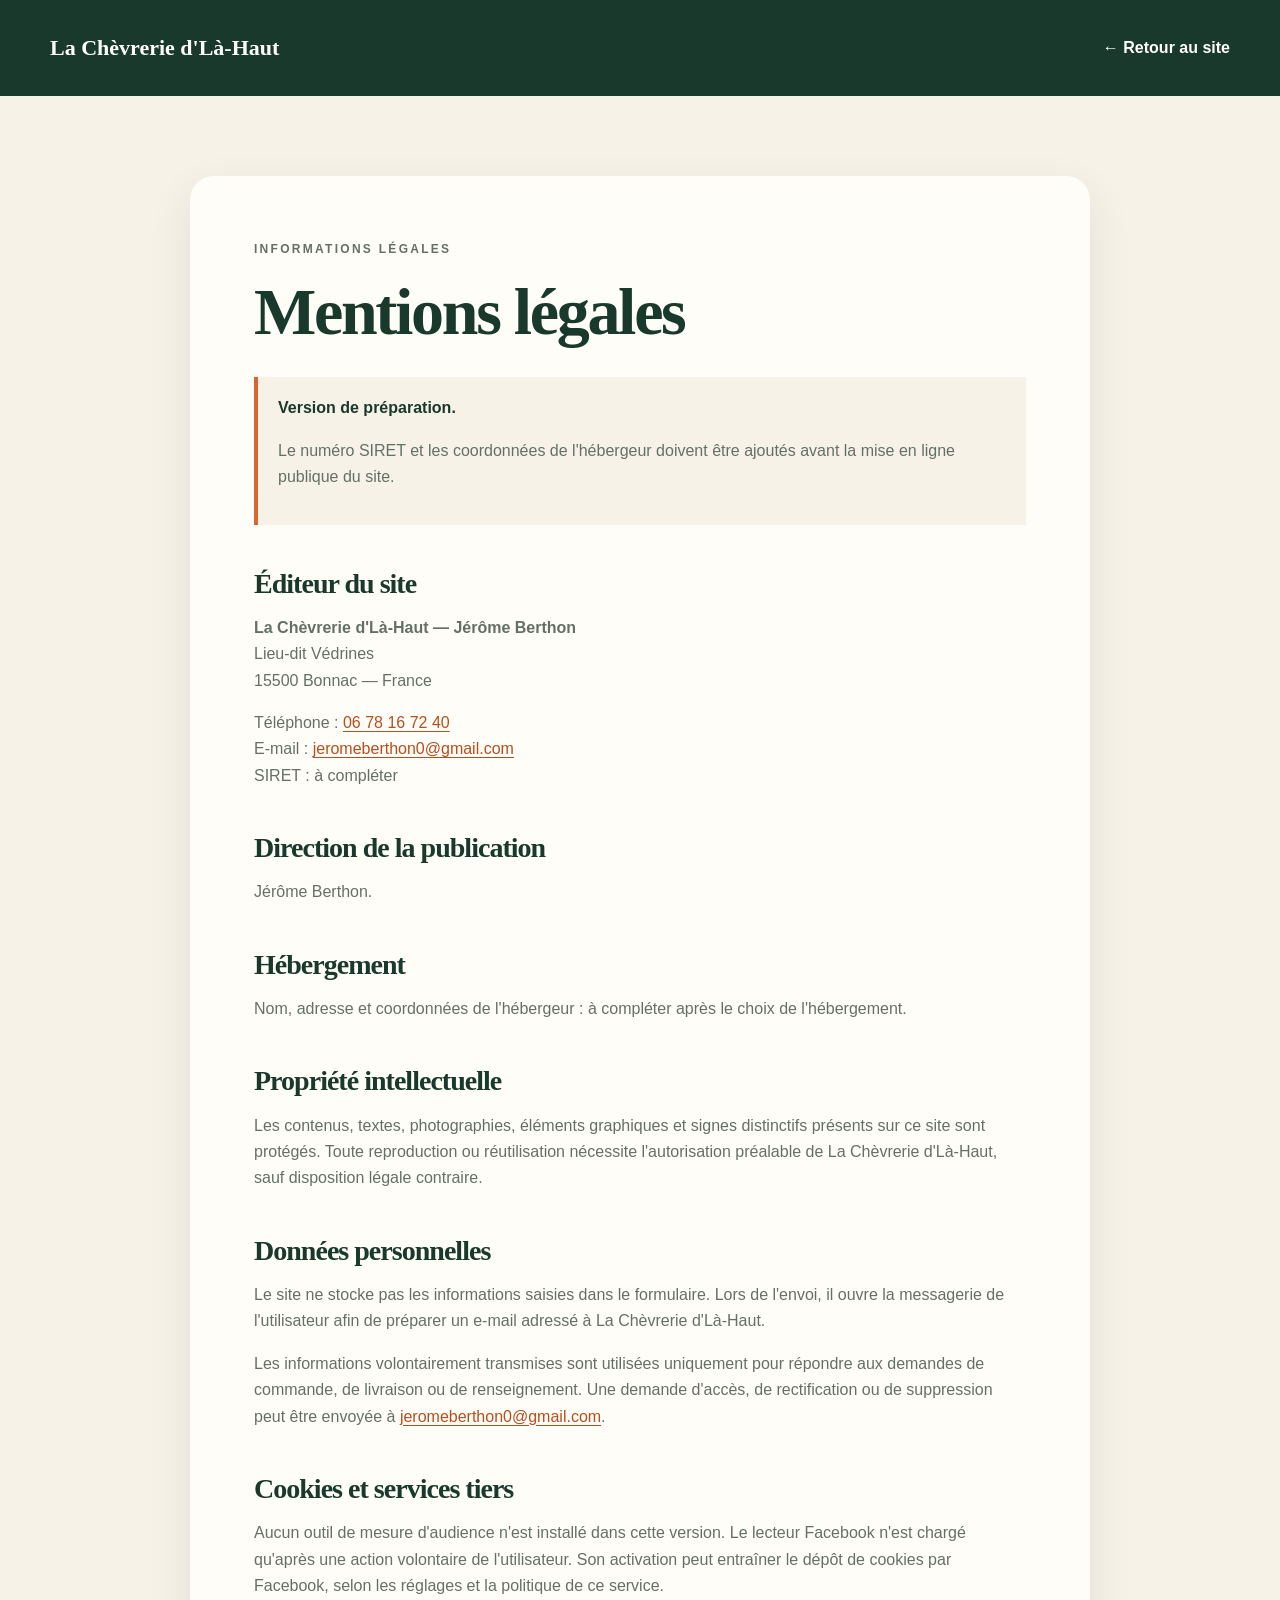
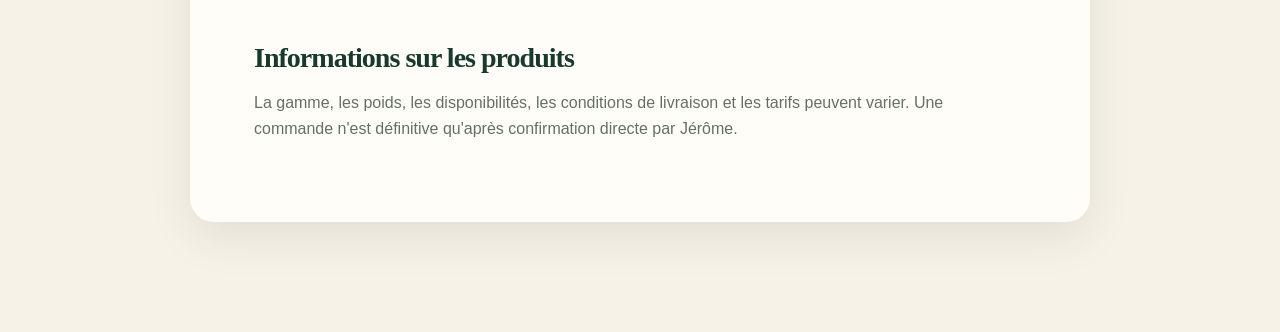
==== mentions-legales.html @ 9350422b "Add files via upload Ajout du site de La Chèvrerie d'Là-Haut" ====
<!doctype html>
<html lang="fr">
<head>
  <meta charset="utf-8">
  <meta name="viewport" content="width=device-width, initial-scale=1">
  <meta name="theme-color" content="#18392b">
  <meta name="robots" content="noindex">
  <title>Mentions légales | La Chèvrerie d'Là-Haut</title>
  <link rel="icon" href="assets/favicon.svg" type="image/svg+xml">
  <link rel="stylesheet" href="assets/css/styles.css">
  <style>
    body { background: var(--cream); }
    .legal-header { padding: 30px 0; background: var(--forest); color: #fff; }
    .legal-header .container { display:flex; align-items:center; justify-content:space-between; gap:24px; }
    .legal-header strong { font-family: var(--font-serif); font-size: 22px; }
    .legal-header a { font-weight: 750; }
    .legal-main { padding: 80px 0 110px; }
    .legal-card { max-width: 900px; margin: 0 auto; padding: clamp(28px, 6vw, 64px); border-radius: var(--radius); background: var(--white); box-shadow: var(--shadow-soft); }
    .legal-card h1 { color: var(--forest); font-size: clamp(42px, 7vw, 66px); }
    .legal-card h2 { margin-top: 44px; color: var(--forest); font-size: 28px; }
    .legal-card p, .legal-card li { color: var(--muted); }
    .legal-warning { margin: 30px 0 0; padding: 18px 20px; border-left: 4px solid var(--orange); background: var(--cream); }
    .legal-warning strong { color: var(--forest); }
    .legal-card a { color: var(--orange-dark); text-decoration: underline; text-underline-offset: 3px; }
  </style>
</head>
<body>
  <header class="legal-header">
    <div class="container">
      <strong>La Chèvrerie d'Là-Haut</strong>
      <a href="index.html">← Retour au site</a>
    </div>
  </header>
  <main class="legal-main">
    <article class="container legal-card">
      <p class="eyebrow">Informations légales</p>
      <h1>Mentions légales</h1>

      <div class="legal-warning">
        <strong>Version de préparation.</strong>
        <p>Le numéro SIRET et les coordonnées de l'hébergeur doivent être ajoutés avant la mise en ligne publique du site.</p>
      </div>

      <h2>Éditeur du site</h2>
      <p><strong>La Chèvrerie d'Là-Haut — Jérôme Berthon</strong><br>
      Lieu-dit Védrines<br>
      15500 Bonnac — France</p>
      <p>Téléphone : <a href="tel:+33678167240">06 78 16 72 40</a><br>
      E-mail : <a href="mailto:jeromeberthon0@gmail.com">jeromeberthon0@gmail.com</a><br>
      SIRET : à compléter</p>

      <h2>Direction de la publication</h2>
      <p>Jérôme Berthon.</p>

      <h2>Hébergement</h2>
      <p>Nom, adresse et coordonnées de l'hébergeur : à compléter après le choix de l'hébergement.</p>

      <h2>Propriété intellectuelle</h2>
      <p>Les contenus, textes, photographies, éléments graphiques et signes distinctifs présents sur ce site sont protégés. Toute reproduction ou réutilisation nécessite l'autorisation préalable de La Chèvrerie d'Là-Haut, sauf disposition légale contraire.</p>

      <h2>Données personnelles</h2>
      <p>Le site ne stocke pas les informations saisies dans le formulaire. Lors de l'envoi, il ouvre la messagerie de l'utilisateur afin de préparer un e-mail adressé à La Chèvrerie d'Là-Haut.</p>
      <p>Les informations volontairement transmises sont utilisées uniquement pour répondre aux demandes de commande, de livraison ou de renseignement. Une demande d'accès, de rectification ou de suppression peut être envoyée à <a href="mailto:jeromeberthon0@gmail.com">jeromeberthon0@gmail.com</a>.</p>

      <h2>Cookies et services tiers</h2>
      <p>Aucun outil de mesure d'audience n'est installé dans cette version. Le lecteur Facebook n'est chargé qu'après une action volontaire de l'utilisateur. Son activation peut entraîner le dépôt de cookies par Facebook, selon les réglages et la politique de ce service.</p>

      <h2>Informations sur les produits</h2>
      <p>La gamme, les poids, les disponibilités, les conditions de livraison et les tarifs peuvent varier. Une commande n'est définitive qu'après confirmation directe par Jérôme.</p>
    </article>
  </main>
</body>
</html>
---- assets/css/styles.css ----
:root {
  --forest: #18392b;
  --forest-deep: #0f281d;
  --forest-soft: #315c45;
  --sage: #9cae91;
  --sage-pale: #dfe7d9;
  --cream: #f7f2e8;
  --cream-deep: #eee6d7;
  --white: #fffdf8;
  --orange: #d8662d;
  --orange-dark: #b84e1c;
  --ink: #20251f;
  --muted: #657064;
  --line: rgba(24, 57, 43, 0.14);
  --shadow: 0 24px 70px rgba(25, 45, 34, 0.13);
  --shadow-soft: 0 16px 45px rgba(25, 45, 34, 0.09);
  --radius-sm: 14px;
  --radius: 24px;
  --radius-lg: 38px;
  --container: 1180px;
  --header-height: 82px;
  --font-sans: Inter, ui-sans-serif, -apple-system, BlinkMacSystemFont, "Segoe UI", sans-serif;
  --font-serif: Georgia, "Times New Roman", serif;
}

* { box-sizing: border-box; }
html { scroll-behavior: smooth; scroll-padding-top: calc(var(--header-height) + 20px); }
body {
  margin: 0;
  color: var(--ink);
  background: var(--white);
  font-family: var(--font-sans);
  font-size: 16px;
  line-height: 1.65;
  text-rendering: optimizeLegibility;
  -webkit-font-smoothing: antialiased;
}
body.menu-open { overflow: hidden; }
img { display: block; max-width: 100%; }
a { color: inherit; text-decoration: none; }
button, input, select, textarea { font: inherit; }
button { color: inherit; }
::selection { background: var(--orange); color: #fff; }

.container { width: min(calc(100% - 40px), var(--container)); margin-inline: auto; }
.section { padding: 112px 0; }

.skip-link {
  position: fixed; left: 16px; top: -80px; z-index: 9999;
  background: var(--ink); color: #fff; padding: 12px 18px; border-radius: 10px;
  transition: top .2s ease;
}
.skip-link:focus { top: 12px; }

.site-header {
  position: fixed; inset: 0 0 auto; z-index: 1000;
  height: var(--header-height);
  color: #fff;
  transition: background .25s ease, box-shadow .25s ease, color .25s ease, backdrop-filter .25s ease;
}
.site-header.is-scrolled {
  color: var(--ink);
  background: rgba(255, 253, 248, .94);
  box-shadow: 0 10px 34px rgba(20, 42, 31, .09);
  backdrop-filter: blur(14px);
}
.header-inner { height: 100%; display: flex; align-items: center; gap: 28px; }
.brand { display: inline-flex; align-items: center; gap: 12px; min-width: 270px; }
.brand-mark {
  width: 46px; height: 46px; display: grid; place-items: center;
  border: 1px solid rgba(255,255,255,.5); border-radius: 50%;
  transition: background .25s ease, border-color .25s ease;
}
.brand-mark svg { width: 32px; height: 32px; fill: none; stroke: currentColor; stroke-width: 2.4; stroke-linecap: round; stroke-linejoin: round; }
.brand-copy { display: flex; flex-direction: column; line-height: 1.15; }
.brand-copy strong { font-family: var(--font-serif); font-size: 19px; letter-spacing: -.01em; }
.brand-copy small { margin-top: 4px; font-size: 10px; text-transform: uppercase; letter-spacing: .18em; opacity: .76; }
.site-header.is-scrolled .brand-mark { background: var(--cream); border-color: var(--line); }

.main-nav { margin-left: auto; display: flex; align-items: center; gap: 24px; }
.main-nav a { position: relative; font-size: 14px; font-weight: 650; }
.main-nav a::after { content: ""; position: absolute; left: 0; right: 100%; bottom: -7px; height: 2px; background: var(--orange); transition: right .2s ease; }
.main-nav a:hover::after, .main-nav a:focus-visible::after { right: 0; }

.menu-toggle { display: none; border: 0; background: transparent; padding: 8px; cursor: pointer; }
.menu-toggle span { display: block; width: 25px; height: 2px; margin: 5px 0; background: currentColor; transition: transform .2s ease, opacity .2s ease; }
.menu-toggle[aria-expanded="true"] span:nth-child(1) { transform: translateY(7px) rotate(45deg); }
.menu-toggle[aria-expanded="true"] span:nth-child(2) { opacity: 0; }
.menu-toggle[aria-expanded="true"] span:nth-child(3) { transform: translateY(-7px) rotate(-45deg); }

.button {
  display: inline-flex; align-items: center; justify-content: center; gap: 9px;
  min-height: 50px; padding: 0 23px; border: 1px solid transparent; border-radius: 999px;
  font-weight: 750; line-height: 1.1; cursor: pointer;
  transition: transform .18s ease, background .18s ease, color .18s ease, border-color .18s ease, box-shadow .18s ease;
}
.button:hover { transform: translateY(-2px); }
.button:focus-visible, .filter-button:focus-visible, .product-order:focus-visible, .play-button:focus-visible, input:focus-visible, select:focus-visible, textarea:focus-visible, a:focus-visible {
  outline: 3px solid rgba(216, 102, 45, .38); outline-offset: 3px;
}
.button-primary { background: var(--orange); color: #fff; box-shadow: 0 12px 28px rgba(184, 78, 28, .26); }
.button-primary:hover { background: var(--orange-dark); }
.button-dark { background: var(--forest); color: #fff; }
.button-dark:hover { background: var(--forest-deep); }
.button-light { background: var(--white); color: var(--forest); }
.button-light:hover { background: var(--cream); }
.button-ghost { color: #fff; border-color: rgba(255,255,255,.58); background: rgba(255,255,255,.07); backdrop-filter: blur(8px); }
.button-ghost:hover { background: #fff; color: var(--forest); }
.button-small { min-height: 42px; padding-inline: 19px; font-size: 13px; }
.button-header { background: #fff; color: var(--forest); }
.site-header.is-scrolled .button-header { background: var(--forest); color: #fff; }
.button-full { width: 100%; }
.text-link { display: inline-flex; align-items: center; gap: 7px; font-weight: 750; color: var(--forest); border-bottom: 1px solid rgba(24,57,43,.32); }
.text-link:hover { color: var(--orange-dark); border-color: var(--orange-dark); }

.eyebrow { margin: 0 0 16px; color: var(--orange-dark); font-size: 12px; font-weight: 850; letter-spacing: .19em; text-transform: uppercase; }
.eyebrow-light { color: #f1c3a6; }
h1, h2, h3 { margin: 0; font-family: var(--font-serif); font-weight: 600; line-height: 1.08; letter-spacing: -.035em; }
h1 { max-width: 860px; font-size: clamp(48px, 6.2vw, 88px); }
h2 { font-size: clamp(38px, 4.6vw, 62px); }
h3 { font-size: 27px; }
.lead { font-size: 20px; line-height: 1.55; color: #3f4a40; }

.hero { position: relative; min-height: 820px; height: min(920px, 100svh); color: #fff; overflow: hidden; background: var(--forest-deep); }
.hero-media, .hero-shade { position: absolute; inset: 0; }
.hero-media img { width: 100%; height: 100%; object-fit: cover; object-position: center 56%; transform: scale(1.015); }
.hero-shade { background: linear-gradient(90deg, rgba(11,31,22,.86) 0%, rgba(11,31,22,.63) 45%, rgba(11,31,22,.13) 78%), linear-gradient(0deg, rgba(5,20,13,.56), transparent 45%); }
.hero-inner { position: relative; height: 100%; display: grid; grid-template-columns: minmax(0, 1fr) 320px; align-items: center; gap: 56px; padding-top: var(--header-height); }
.hero-content { padding-top: 24px; }
.hero-lead { max-width: 710px; margin: 28px 0 0; font-size: clamp(19px, 2vw, 24px); line-height: 1.55; color: rgba(255,255,255,.88); }
.hero-actions { display: flex; flex-wrap: wrap; gap: 14px; margin-top: 38px; }
.hero-card { align-self: end; margin-bottom: 115px; padding: 28px; border: 1px solid rgba(255,255,255,.25); border-radius: var(--radius); background: rgba(15,40,29,.52); box-shadow: 0 24px 70px rgba(0,0,0,.18); backdrop-filter: blur(15px); }
.hero-card-kicker { display: block; margin-bottom: 9px; color: #f1c3a6; font-size: 11px; font-weight: 850; text-transform: uppercase; letter-spacing: .16em; }
.hero-card strong { display: block; font-family: var(--font-serif); font-size: 23px; }
.hero-card p { margin: 13px 0 18px; color: rgba(255,255,255,.78); font-size: 14px; line-height: 1.6; }
.hero-card a { font-weight: 800; }
.scroll-cue { position: absolute; z-index: 2; left: 50%; bottom: 28px; display: flex; flex-direction: column; align-items: center; gap: 8px; transform: translateX(-50%); font-size: 10px; font-weight: 750; letter-spacing: .17em; text-transform: uppercase; }
.scroll-cue i { display: block; width: 1px; height: 31px; background: rgba(255,255,255,.68); animation: scrollPulse 1.8s ease-in-out infinite; transform-origin: top; }
@keyframes scrollPulse { 0%,100% { transform: scaleY(.45); opacity: .45; } 50% { transform: scaleY(1); opacity: 1; } }

.key-facts { position: relative; z-index: 3; margin-top: -1px; background: var(--forest); color: #fff; }
.key-facts-grid { display: grid; grid-template-columns: repeat(4, 1fr); }
.key-facts article { min-height: 152px; display: flex; flex-direction: column; justify-content: center; padding: 30px 32px; border-left: 1px solid rgba(255,255,255,.12); }
.key-facts article:first-child { border-left: 0; }
.fact-number, .fact-icon { display: block; margin-bottom: 6px; color: #f3c8ad; font-family: var(--font-serif); font-size: 36px; line-height: 1; }
.key-facts p { margin: 0; max-width: 200px; color: rgba(255,255,255,.8); font-size: 14px; line-height: 1.5; }

.section-about { background: var(--cream); overflow: hidden; }
.about-grid { display: grid; grid-template-columns: .92fr 1.08fr; align-items: center; gap: 92px; }
.about-copy h2 { max-width: 560px; }
.about-copy > p:not(.eyebrow) { max-width: 590px; }
.about-copy .lead { margin-top: 30px; }
.about-points { display: flex; flex-wrap: wrap; gap: 9px; margin-top: 30px; }
.about-points span { padding: 8px 13px; border: 1px solid rgba(24,57,43,.17); border-radius: 999px; color: var(--forest); background: rgba(255,255,255,.52); font-size: 12px; font-weight: 750; }
.about-visuals { position: relative; min-height: 650px; }
.photo { position: absolute; margin: 0; overflow: hidden; border-radius: var(--radius-lg); box-shadow: var(--shadow); }
.photo img { width: 100%; height: 100%; object-fit: cover; }
.photo-main { inset: 0 0 100px 50px; }
.photo-secondary { left: 0; bottom: 0; width: 46%; height: 245px; border: 9px solid var(--cream); border-radius: 28px; }
.floating-note { position: absolute; right: -18px; bottom: 35px; width: 150px; height: 150px; display: flex; flex-direction: column; align-items: center; justify-content: center; border-radius: 50%; color: #fff; background: var(--orange); box-shadow: 0 18px 36px rgba(184,78,28,.28); transform: rotate(-7deg); }
.floating-note strong { font-family: var(--font-serif); font-size: 24px; }
.floating-note span { font-size: 11px; letter-spacing: .12em; text-transform: uppercase; }

.section-process { background: var(--white); }
.section-heading { max-width: 810px; margin-bottom: 52px; }
.section-heading.centered { margin-inline: auto; text-align: center; }
.section-heading > p:last-child { margin: 22px auto 0; max-width: 690px; color: var(--muted); font-size: 18px; }
.split-heading { max-width: none; display: grid; grid-template-columns: 1.15fr .85fr; align-items: end; gap: 80px; }
.split-heading > p:last-child { margin: 0; font-size: 16px; }
.process-list { list-style: none; margin: 0; padding: 0; display: grid; grid-template-columns: repeat(6, 1fr); border-top: 1px solid var(--line); border-bottom: 1px solid var(--line); }
.process-list li { min-height: 215px; padding: 28px 20px; border-left: 1px solid var(--line); }
.process-list li:first-child { border-left: 0; }
.process-list span { color: var(--orange-dark); font-size: 11px; font-weight: 850; letter-spacing: .14em; }
.process-list strong { display: block; margin-top: 25px; font-family: var(--font-serif); font-size: 22px; }
.process-list p { margin: 11px 0 0; color: var(--muted); font-size: 13px; line-height: 1.55; }
.video-block { margin-top: 75px; display: grid; grid-template-columns: 1.15fr .85fr; align-items: stretch; overflow: hidden; border-radius: var(--radius-lg); background: var(--forest); color: #fff; box-shadow: var(--shadow); }
.video-poster { position: relative; min-height: 470px; overflow: hidden; background: var(--forest-deep); }
.video-poster > img, .video-poster iframe { width: 100%; height: 100%; object-fit: cover; border: 0; }
.video-poster iframe { position: absolute; inset: 0; }
.video-poster::after { content: ""; position: absolute; inset: 0; background: linear-gradient(0deg, rgba(6,25,16,.56), rgba(6,25,16,.04)); pointer-events: none; }
.video-overlay { position: absolute; z-index: 2; inset: 0; display: flex; flex-direction: column; align-items: center; justify-content: center; color: #fff; }
.play-button { width: 82px; height: 82px; border: 0; border-radius: 50%; background: var(--orange); color: #fff; font-size: 25px; cursor: pointer; box-shadow: 0 14px 34px rgba(0,0,0,.25); transition: transform .18s ease, background .18s ease; }
.play-button:hover { transform: scale(1.06); background: var(--orange-dark); }
.video-overlay p { margin: 16px 0 0; font-weight: 800; }
.video-copy { padding: 58px 54px; display: flex; flex-direction: column; justify-content: center; }
.video-copy h3 { font-size: 38px; }
.video-copy > p:not(.eyebrow) { color: rgba(255,255,255,.74); }
.video-copy .text-link { width: fit-content; margin-top: 12px; color: #fff; border-color: rgba(255,255,255,.36); }
.video-copy small { display: block; margin-top: 22px; color: rgba(255,255,255,.48); line-height: 1.45; }

.section-products { background: var(--cream); }
.product-filters { display: flex; flex-wrap: wrap; gap: 10px; margin-bottom: 34px; }
.filter-button { min-height: 42px; padding: 0 17px; border: 1px solid rgba(24,57,43,.18); border-radius: 999px; background: rgba(255,255,255,.62); color: var(--forest); font-size: 13px; font-weight: 750; cursor: pointer; transition: background .18s ease, color .18s ease, border-color .18s ease; }
.filter-button:hover, .filter-button.is-active { background: var(--forest); border-color: var(--forest); color: #fff; }
.product-grid { display: grid; grid-template-columns: repeat(3, 1fr); gap: 24px; }
.product-card { min-width: 0; overflow: hidden; border: 1px solid rgba(24,57,43,.09); border-radius: var(--radius); background: var(--white); box-shadow: 0 10px 30px rgba(25,45,34,.045); transition: transform .22s ease, box-shadow .22s ease, opacity .2s ease; }
.product-card:hover { transform: translateY(-6px); box-shadow: var(--shadow-soft); }
.product-card.is-hidden { display: none; }
.product-image { position: relative; aspect-ratio: 4 / 3; overflow: hidden; background: var(--cream-deep); }
.product-image img { width: 100%; height: 100%; object-fit: cover; transition: transform .45s ease; }
.product-card:hover .product-image img { transform: scale(1.035); }
.product-image > span { position: absolute; left: 16px; top: 16px; padding: 7px 10px; border-radius: 999px; background: rgba(255,253,248,.91); color: var(--forest); backdrop-filter: blur(8px); font-size: 10px; font-weight: 850; letter-spacing: .12em; text-transform: uppercase; }
.product-body { padding: 23px 23px 22px; }
.product-heading { display: flex; align-items: baseline; justify-content: space-between; gap: 18px; }
.product-heading h3 { font-size: 27px; }
.product-heading small { flex: none; color: var(--muted); font-size: 11px; font-weight: 750; }
.product-body > p { min-height: 76px; margin: 14px 0 19px; color: var(--muted); font-size: 14px; line-height: 1.65; }
.product-order { display: flex; align-items: center; justify-content: space-between; width: 100%; padding: 15px 0 0; border: 0; border-top: 1px solid var(--line); background: none; color: var(--forest); font-size: 13px; font-weight: 800; text-align: left; cursor: pointer; }
.product-order:hover { color: var(--orange-dark); }
.catalogue-note { margin-top: 32px; padding: 27px 30px; display: flex; align-items: center; justify-content: space-between; gap: 30px; border: 1px solid var(--line); border-radius: var(--radius); background: rgba(255,255,255,.58); }
.catalogue-note strong { font-family: var(--font-serif); font-size: 25px; }
.catalogue-note p { margin: 3px 0 0; color: var(--muted); }

.section-pro { padding-block: 0; background: var(--forest); color: #fff; }
.pro-grid { width: min(100%, 1480px); display: grid; grid-template-columns: 1fr 1fr; }
.pro-copy { padding: 104px max(40px, calc((100vw - var(--container))/2)); padding-right: 80px; }
.pro-copy h2 { max-width: 620px; }
.pro-copy > p:not(.eyebrow) { max-width: 620px; margin: 25px 0 0; color: rgba(255,255,255,.74); font-size: 18px; }
.check-list { list-style: none; margin: 30px 0 35px; padding: 0; display: grid; gap: 12px; }
.check-list li { position: relative; padding-left: 30px; color: rgba(255,255,255,.88); }
.check-list li::before { content: "✓"; position: absolute; left: 0; top: 0; color: #f1c3a6; font-weight: 900; }
.pro-visual { position: relative; min-height: 650px; overflow: hidden; }
.pro-visual > img { width: 100%; height: 100%; object-fit: cover; }
.pro-visual::after { content: ""; position: absolute; inset: 0; background: linear-gradient(90deg, rgba(24,57,43,.42), transparent 45%); }
.pro-seal { position: absolute; z-index: 2; right: 55px; bottom: 50px; width: 180px; height: 180px; display: flex; flex-direction: column; align-items: center; justify-content: center; border: 2px solid rgba(255,255,255,.8); border-radius: 50%; background: rgba(24,57,43,.75); text-align: center; transform: rotate(-8deg); backdrop-filter: blur(8px); }
.pro-seal::before, .pro-seal::after { content: ""; position: absolute; inset: 8px; border: 1px dashed rgba(255,255,255,.55); border-radius: 50%; }
.pro-seal span { font-size: 10px; letter-spacing: .15em; text-transform: uppercase; }
.pro-seal strong { margin: 4px 0; font-family: var(--font-serif); font-size: 23px; }

.section-delivery { background: var(--white); overflow: hidden; }
.delivery-grid { display: grid; grid-template-columns: .95fr 1.05fr; align-items: center; gap: 90px; }
.delivery-visual { min-height: 570px; display: grid; place-items: center; }
.radius-map { position: relative; width: min(500px, 100%); aspect-ratio: 1; border-radius: 50%; background: radial-gradient(circle at 42% 39%, #fdfbf5, #e8edde 65%, #d7e2d1); box-shadow: inset 0 0 0 1px rgba(24,57,43,.08), var(--shadow-soft); }
.radius-map::before { content: ""; position: absolute; inset: 10%; border-radius: 43% 57% 54% 46% / 54% 43% 57% 46%; background: rgba(255,255,255,.42); transform: rotate(12deg); }
.radius-ring { position: absolute; left: 50%; top: 50%; border: 1px solid rgba(24,57,43,.18); border-radius: 50%; transform: translate(-50%,-50%); }
.ring-one { width: 35%; height: 35%; }
.ring-two { width: 59%; height: 59%; }
.ring-three { width: 84%; height: 84%; border-style: dashed; border-color: rgba(216,102,45,.54); }
.map-pin { position: absolute; z-index: 2; display: flex; flex-direction: column; padding-left: 28px; line-height: 1.25; }
.map-pin i { position: absolute; left: 0; top: 2px; width: 18px; height: 18px; border: 5px solid var(--forest); border-radius: 50% 50% 50% 0; background: #fff; transform: rotate(-45deg); }
.map-pin i::after { content: ""; position: absolute; width: 4px; height: 4px; left: 2px; top: 2px; border-radius: 50%; background: var(--forest); }
.map-pin strong { font-family: var(--font-serif); font-size: 17px; }
.map-pin small { color: var(--muted); font-size: 10px; text-transform: uppercase; letter-spacing: .12em; }
.pin-clermont { left: 45%; top: 38%; }
.pin-farm { left: 32%; top: 64%; }
.pin-farm i { border-color: var(--orange); }
.pin-farm i::after { background: var(--orange); }
.radius-label { position: absolute; right: 3%; top: 26%; padding: 10px 13px; border-radius: 999px; background: var(--orange); color: #fff; font-weight: 850; font-size: 13px; box-shadow: 0 10px 24px rgba(184,78,28,.22); }
.delivery-copy .lead { margin-top: 26px; }
.delivery-options { margin: 33px 0; display: grid; gap: 18px; }
.delivery-options article { display: grid; grid-template-columns: 46px 1fr; gap: 18px; padding-top: 18px; border-top: 1px solid var(--line); }
.delivery-options article > span { color: var(--orange-dark); font-size: 11px; font-weight: 850; letter-spacing: .14em; }
.delivery-options strong { font-size: 17px; }
.delivery-options p { margin: 5px 0 0; color: var(--muted); }
.delivery-actions { display: flex; flex-wrap: wrap; align-items: center; gap: 24px; }

.section-contact { background: var(--forest-deep); color: #fff; }
.contact-grid { display: grid; grid-template-columns: .9fr 1.1fr; gap: 90px; align-items: start; }
.contact-details h2 { max-width: 560px; }
.contact-details > p:not(.eyebrow) { max-width: 570px; color: rgba(255,255,255,.68); font-size: 18px; }
.contact-cards { display: grid; gap: 12px; margin-top: 36px; }
.contact-cards a { display: grid; grid-template-columns: 50px 1fr; align-items: center; gap: 15px; padding: 17px; border: 1px solid rgba(255,255,255,.13); border-radius: 16px; background: rgba(255,255,255,.045); transition: background .18s ease, border-color .18s ease; }
.contact-cards a:hover { background: rgba(255,255,255,.09); border-color: rgba(255,255,255,.22); }
.contact-cards a > span { width: 45px; height: 45px; display: grid; place-items: center; border-radius: 50%; background: var(--orange); font-weight: 900; }
.contact-cards small { display: block; color: rgba(255,255,255,.48); text-transform: uppercase; letter-spacing: .12em; font-size: 9px; }
.contact-cards strong { display: block; margin-top: 2px; font-size: 14px; overflow-wrap: anywhere; }
.contact-form { padding: 38px; border-radius: var(--radius); background: var(--white); color: var(--ink); box-shadow: 0 24px 70px rgba(0,0,0,.2); }
.form-heading { margin-bottom: 26px; }
.form-heading strong { font-family: var(--font-serif); font-size: 28px; }
.form-heading p { margin: 4px 0 0; color: var(--muted); font-size: 13px; }
.form-row { display: grid; grid-template-columns: 1fr 1fr; gap: 16px; }
.contact-form label { display: grid; gap: 7px; margin-bottom: 17px; color: var(--forest); font-size: 12px; font-weight: 800; }
.contact-form input, .contact-form select, .contact-form textarea { width: 100%; border: 1px solid rgba(24,57,43,.16); border-radius: 12px; background: #fff; color: var(--ink); padding: 12px 13px; outline: none; transition: border-color .18s ease, box-shadow .18s ease; }
.contact-form input, .contact-form select { height: 48px; }
.contact-form textarea { resize: vertical; min-height: 130px; }
.contact-form input:focus, .contact-form select:focus, .contact-form textarea:focus { border-color: var(--orange); box-shadow: 0 0 0 4px rgba(216,102,45,.1); }
.form-status { min-height: 22px; margin: 10px 0 0; color: var(--muted); font-size: 12px; text-align: center; }

.site-footer { padding: 55px 0 30px; background: #0a1d14; color: rgba(255,255,255,.72); }
.footer-grid { display: grid; grid-template-columns: 1.3fr .7fr .8fr; gap: 55px; }
.footer-brand, .footer-contact { display: flex; flex-direction: column; gap: 5px; }
.footer-brand strong { color: #fff; font-family: var(--font-serif); font-size: 23px; }
.footer-brand span { font-size: 13px; }
.footer-links { display: grid; align-content: start; gap: 8px; font-size: 13px; }
.footer-links a:hover, .footer-contact a:hover { color: #fff; }
.footer-contact { align-items: flex-start; font-size: 13px; overflow-wrap: anywhere; }
.footer-bottom { margin-top: 38px; padding-top: 20px; display: flex; justify-content: space-between; gap: 24px; border-top: 1px solid rgba(255,255,255,.1); font-size: 11px; }
.mobile-actions { display: none; }

[data-reveal] { opacity: 0; transform: translateY(18px); transition: opacity .65s ease, transform .65s ease; }
[data-reveal].is-visible { opacity: 1; transform: none; }

@media (max-width: 1100px) {
  :root { --header-height: 74px; }
  .main-nav { gap: 15px; }
  .main-nav a { font-size: 12px; }
  .brand { min-width: 230px; }
  .button-header { display: none; }
  .hero-inner { grid-template-columns: 1fr 280px; gap: 34px; }
  .about-grid, .delivery-grid { gap: 55px; }
  .process-list { grid-template-columns: repeat(3, 1fr); }
  .process-list li:nth-child(4) { border-left: 0; }
  .process-list li:nth-child(-n+3) { border-bottom: 1px solid var(--line); }
  .product-grid { grid-template-columns: repeat(2, 1fr); }
  .pro-copy { padding-right: 52px; }
}

@media (max-width: 860px) {
  .container { width: min(calc(100% - 32px), var(--container)); }
  .section { padding: 82px 0; }
  .site-header { background: rgba(15,40,29,.35); backdrop-filter: blur(8px); }
  .site-header.is-scrolled { background: rgba(255,253,248,.97); }
  .brand { min-width: auto; margin-right: auto; }
  .brand-copy strong { font-size: 17px; }
  .brand-copy small { display: none; }
  .menu-toggle { display: block; order: 3; }
  .main-nav { position: fixed; inset: var(--header-height) 0 auto; display: grid; gap: 0; padding: 10px 16px 22px; background: var(--white); color: var(--ink); box-shadow: 0 18px 35px rgba(20,42,31,.13); transform: translateY(-120%); opacity: 0; visibility: hidden; transition: transform .22s ease, opacity .22s ease, visibility .22s ease; }
  .main-nav.is-open { transform: none; opacity: 1; visibility: visible; }
  .main-nav a { padding: 14px 4px; border-bottom: 1px solid var(--line); font-size: 15px; }
  .main-nav a::after { display: none; }
  .hero { min-height: 760px; height: 92svh; }
  .hero-shade { background: linear-gradient(90deg, rgba(11,31,22,.82), rgba(11,31,22,.42)), linear-gradient(0deg, rgba(5,20,13,.58), transparent 52%); }
  .hero-inner { grid-template-columns: 1fr; align-content: center; padding-bottom: 70px; }
  .hero-content { padding-top: 50px; }
  .hero-card { display: none; }
  .key-facts-grid { grid-template-columns: repeat(2, 1fr); }
  .key-facts article:nth-child(3) { border-left: 0; }
  .key-facts article:nth-child(-n+2) { border-bottom: 1px solid rgba(255,255,255,.12); }
  .about-grid, .delivery-grid, .contact-grid { grid-template-columns: 1fr; }
  .about-grid { gap: 55px; }
  .about-visuals { min-height: 570px; }
  .split-heading { grid-template-columns: 1fr; gap: 25px; }
  .video-block { grid-template-columns: 1fr; }
  .video-poster { min-height: 390px; }
  .video-copy { padding: 42px 38px; }
  .pro-grid { grid-template-columns: 1fr; }
  .pro-copy { padding: 82px 32px; }
  .pro-visual { min-height: 500px; }
  .delivery-grid { gap: 40px; }
  .delivery-visual { min-height: 450px; }
  .radius-map { width: min(440px, 92vw); }
  .contact-grid { gap: 55px; }
  .footer-grid { grid-template-columns: 1fr 1fr; }
  .footer-contact { grid-column: 1 / -1; }
}

@media (max-width: 620px) {
  body { padding-bottom: 64px; }
  .section { padding: 68px 0; }
  h1 { font-size: clamp(42px, 13vw, 60px); }
  h2 { font-size: clamp(35px, 10vw, 48px); }
  .hero { min-height: 720px; height: 90svh; }
  .hero-media img { object-position: 60% 53%; }
  .hero-actions { flex-direction: column; align-items: stretch; }
  .hero-actions .button { width: 100%; }
  .scroll-cue { display: none; }
  .key-facts article { min-height: 130px; padding: 24px 18px; }
  .fact-number, .fact-icon { font-size: 30px; }
  .key-facts p { font-size: 12px; }
  .about-visuals { min-height: 460px; }
  .photo-main { inset: 0 0 65px 25px; }
  .photo-secondary { width: 50%; height: 180px; border-width: 6px; }
  .floating-note { width: 115px; height: 115px; right: -5px; bottom: 14px; }
  .floating-note strong { font-size: 19px; }
  .process-list { grid-template-columns: repeat(2, 1fr); }
  .process-list li { min-height: 190px; padding: 24px 16px; }
  .process-list li:nth-child(3), .process-list li:nth-child(5) { border-left: 0; }
  .process-list li:nth-child(4) { border-left: 1px solid var(--line); }
  .process-list li:nth-child(-n+4) { border-bottom: 1px solid var(--line); }
  .video-poster { min-height: 300px; }
  .video-copy { padding: 34px 26px; }
  .video-copy h3 { font-size: 31px; }
  .product-filters { flex-wrap: nowrap; overflow-x: auto; padding-bottom: 7px; margin-right: -16px; }
  .filter-button { flex: none; }
  .product-grid { grid-template-columns: 1fr; }
  .product-body > p { min-height: auto; }
  .catalogue-note { align-items: stretch; flex-direction: column; }
  .catalogue-note .button { width: 100%; }
  .pro-copy { padding: 68px 20px; }
  .pro-visual { min-height: 420px; }
  .pro-seal { right: 24px; bottom: 24px; width: 145px; height: 145px; }
  .delivery-visual { min-height: 360px; }
  .radius-map { width: 360px; max-width: 100%; }
  .map-pin strong { font-size: 14px; }
  .pin-clermont { left: 42%; top: 36%; }
  .pin-farm { left: 26%; top: 65%; }
  .radius-label { right: 0; top: 20%; }
  .delivery-actions { align-items: stretch; flex-direction: column; }
  .delivery-actions .button { width: 100%; }
  .form-row { grid-template-columns: 1fr; gap: 0; }
  .contact-form { padding: 27px 20px; }
  .footer-grid { grid-template-columns: 1fr; gap: 28px; }
  .footer-contact { grid-column: auto; }
  .footer-bottom { flex-direction: column; gap: 5px; }
  .mobile-actions { position: fixed; z-index: 1100; inset: auto 0 0; display: grid; grid-template-columns: 1fr 1.2fr; padding: 8px; background: rgba(255,253,248,.96); box-shadow: 0 -10px 30px rgba(20,42,31,.12); backdrop-filter: blur(12px); }
  .mobile-actions a { min-height: 48px; display: grid; place-items: center; border-radius: 999px; color: var(--forest); font-weight: 800; }
  .mobile-actions a:last-child { background: var(--orange); color: #fff; }
}

@media (prefers-reduced-motion: reduce) {
  html { scroll-behavior: auto; }
  *, *::before, *::after { animation-duration: .01ms !important; animation-iteration-count: 1 !important; transition-duration: .01ms !important; }
  [data-reveal] { opacity: 1; transform: none; }
}
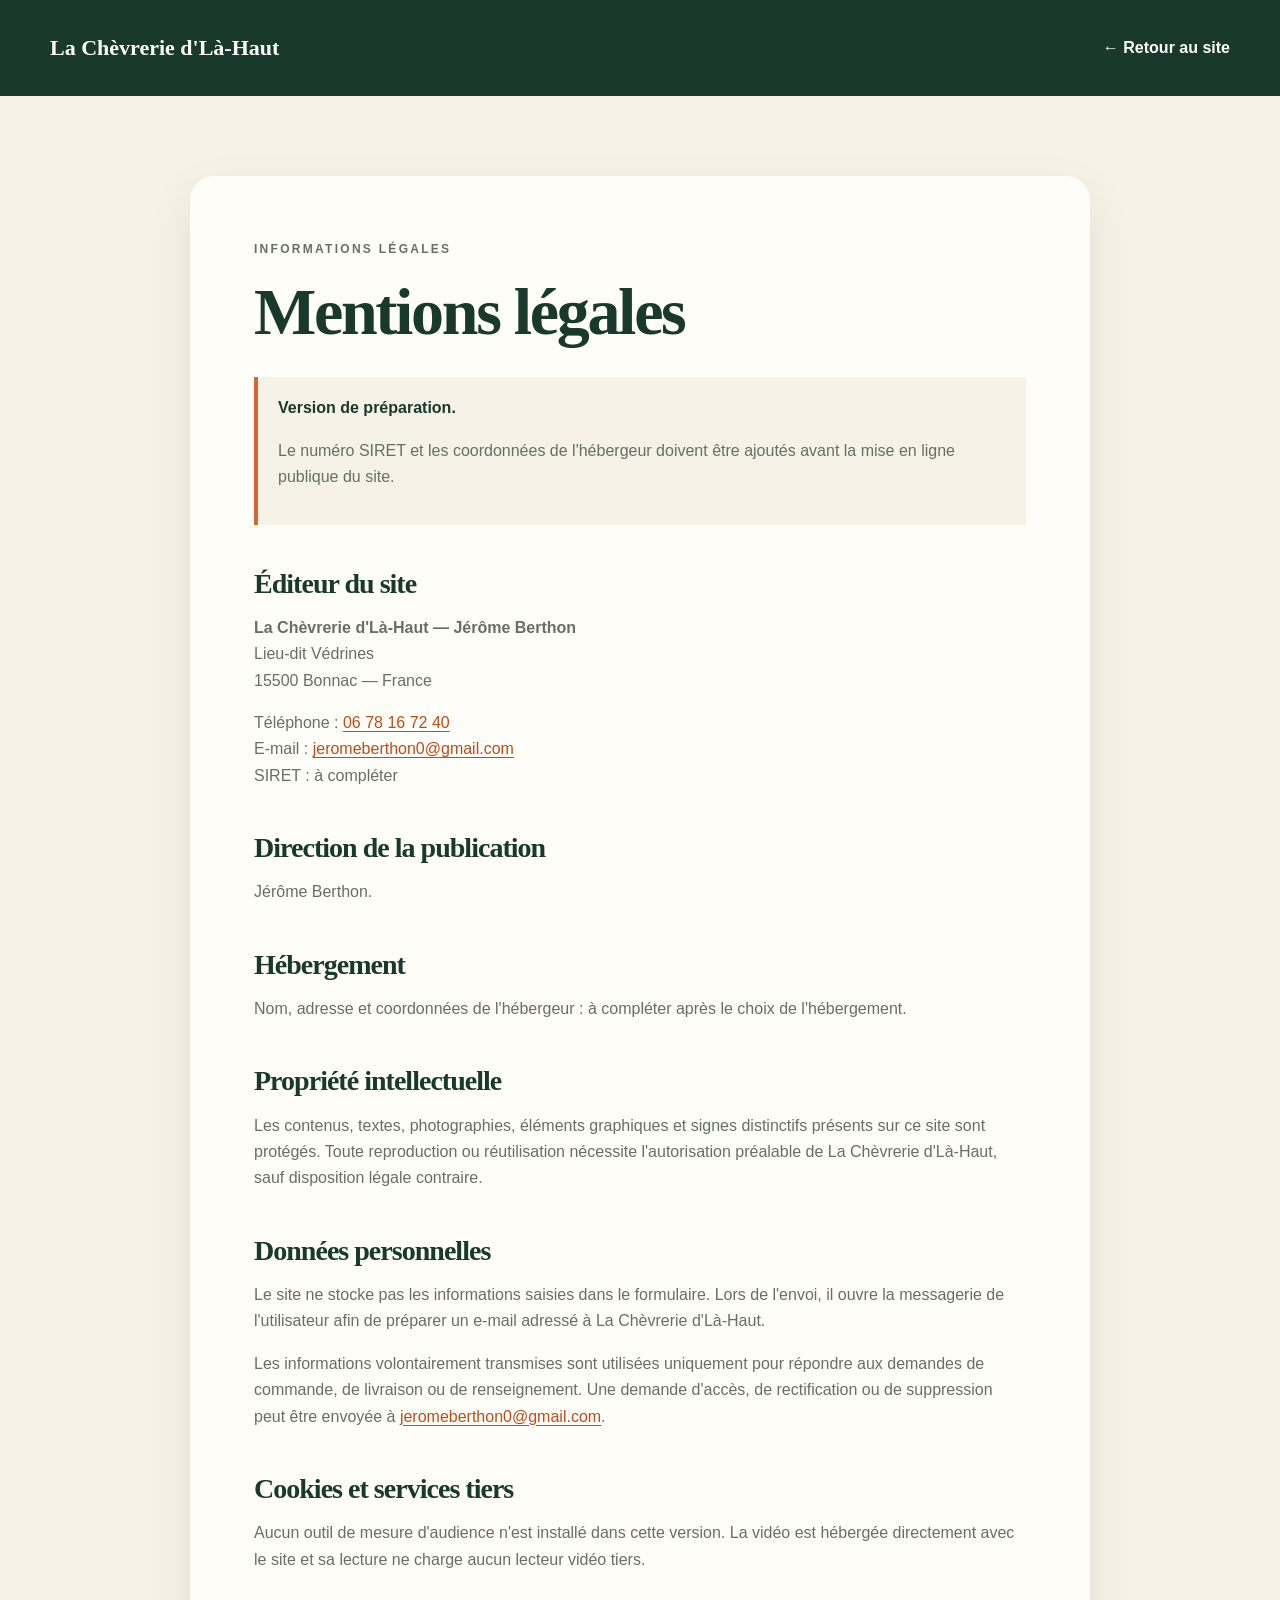
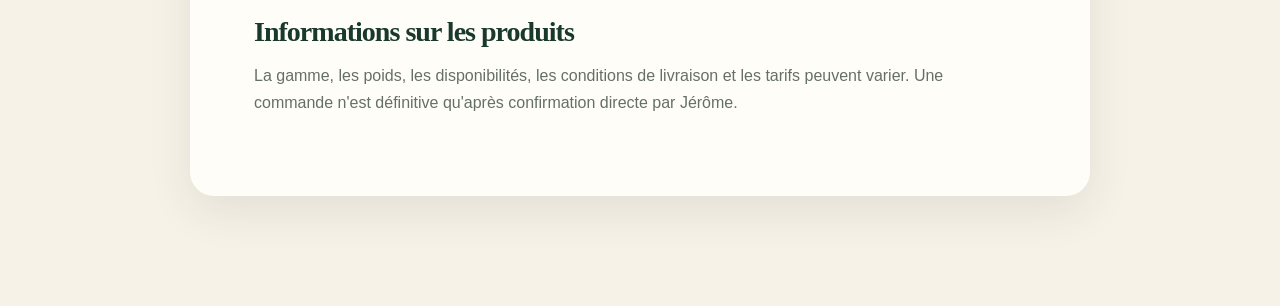
==== commit a5fee3d5: "Add files via upload Ajout vidéo intégrée" ====
--- a/mentions-legales.html
+++ b/mentions-legales.html
@@ -63,7 +63,7 @@
       <p>Les informations volontairement transmises sont utilisées uniquement pour répondre aux demandes de commande, de livraison ou de renseignement. Une demande d'accès, de rectification ou de suppression peut être envoyée à <a href="mailto:jeromeberthon0@gmail.com">jeromeberthon0@gmail.com</a>.</p>
 
       <h2>Cookies et services tiers</h2>
-      <p>Aucun outil de mesure d'audience n'est installé dans cette version. Le lecteur Facebook n'est chargé qu'après une action volontaire de l'utilisateur. Son activation peut entraîner le dépôt de cookies par Facebook, selon les réglages et la politique de ce service.</p>
+      <p>Aucun outil de mesure d'audience n'est installé dans cette version. La vidéo est hébergée directement avec le site et sa lecture ne charge aucun lecteur vidéo tiers.</p>
 
       <h2>Informations sur les produits</h2>
       <p>La gamme, les poids, les disponibilités, les conditions de livraison et les tarifs peuvent varier. Une commande n'est définitive qu'après confirmation directe par Jérôme.</p>
--- a/assets/css/styles.css
+++ b/assets/css/styles.css
@@ -174,18 +174,19 @@
 .process-list strong { display: block; margin-top: 25px; font-family: var(--font-serif); font-size: 22px; }
 .process-list p { margin: 11px 0 0; color: var(--muted); font-size: 13px; line-height: 1.55; }
 .video-block { margin-top: 75px; display: grid; grid-template-columns: 1.15fr .85fr; align-items: stretch; overflow: hidden; border-radius: var(--radius-lg); background: var(--forest); color: #fff; box-shadow: var(--shadow); }
-.video-poster { position: relative; min-height: 470px; overflow: hidden; background: var(--forest-deep); }
-.video-poster > img, .video-poster iframe { width: 100%; height: 100%; object-fit: cover; border: 0; }
-.video-poster iframe { position: absolute; inset: 0; }
-.video-poster::after { content: ""; position: absolute; inset: 0; background: linear-gradient(0deg, rgba(6,25,16,.56), rgba(6,25,16,.04)); pointer-events: none; }
+.video-poster { position: relative; min-height: 470px; overflow: hidden; background: #08130d url("../images/video-fabrication-poster.webp") center / cover no-repeat; }
+.video-poster::before { content: ""; position: absolute; inset: -24px; background: inherit; filter: blur(18px); transform: scale(1.08); opacity: .54; }
+.video-poster video { position: absolute; z-index: 1; inset: 0; width: 100%; height: 100%; object-fit: contain; background: rgba(0,0,0,.32); border: 0; }
+.video-poster::after { content: ""; position: absolute; z-index: 1; inset: 0; background: linear-gradient(0deg, rgba(6,25,16,.52), rgba(6,25,16,.02)); pointer-events: none; transition: opacity .2s ease; }
+.video-poster.is-playing::after { opacity: 0; }
 .video-overlay { position: absolute; z-index: 2; inset: 0; display: flex; flex-direction: column; align-items: center; justify-content: center; color: #fff; }
+.video-overlay[hidden] { display: none; }
 .play-button { width: 82px; height: 82px; border: 0; border-radius: 50%; background: var(--orange); color: #fff; font-size: 25px; cursor: pointer; box-shadow: 0 14px 34px rgba(0,0,0,.25); transition: transform .18s ease, background .18s ease; }
 .play-button:hover { transform: scale(1.06); background: var(--orange-dark); }
 .video-overlay p { margin: 16px 0 0; font-weight: 800; }
 .video-copy { padding: 58px 54px; display: flex; flex-direction: column; justify-content: center; }
 .video-copy h3 { font-size: 38px; }
 .video-copy > p:not(.eyebrow) { color: rgba(255,255,255,.74); }
-.video-copy .text-link { width: fit-content; margin-top: 12px; color: #fff; border-color: rgba(255,255,255,.36); }
 .video-copy small { display: block; margin-top: 22px; color: rgba(255,255,255,.48); line-height: 1.45; }
 
 .section-products { background: var(--cream); }
